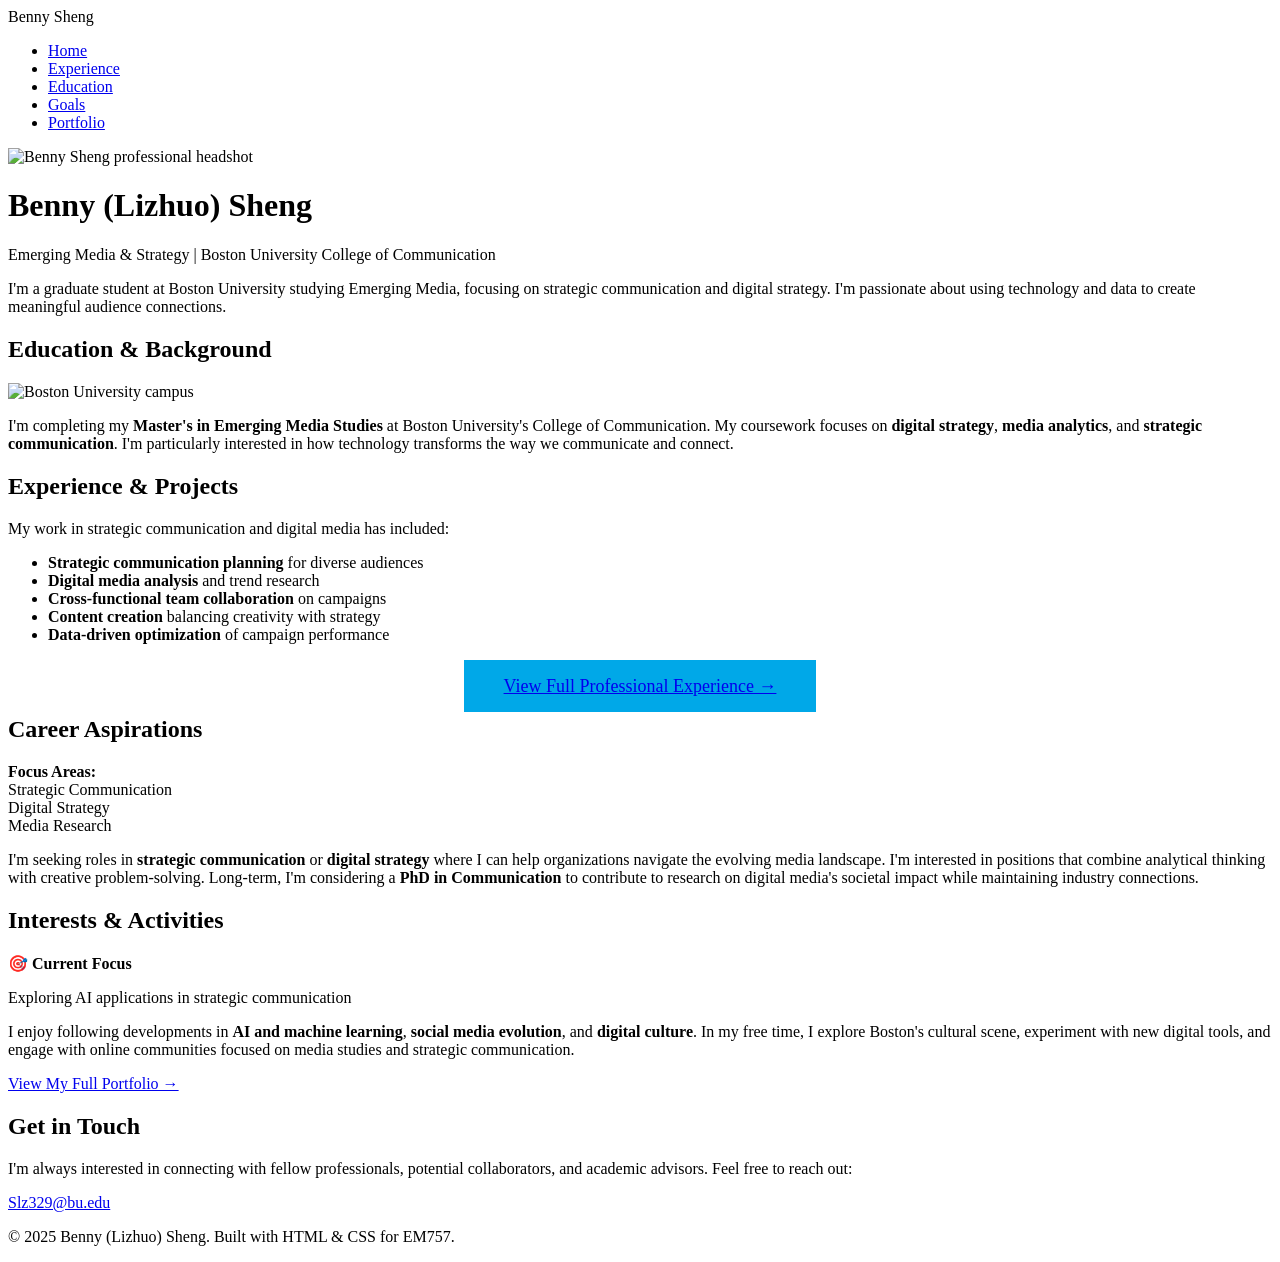
==== index.html @ 4b1c7425 "Create index.html" ====
<!DOCTYPE html>
<html lang="en">
<head>
    <meta charset="UTF-8">
    <meta name="viewport" content="width=device-width, initial-scale=1.0">
    <title>Benny Sheng | Emerging Media & Strategy | BU COM</title>
    <meta name="description" content="Personal portfolio of Benny (Lizhuo) Sheng, Boston University Emerging Media & Strategy student">
    <link rel="preconnect" href="https://fonts.googleapis.com">
    <link rel="preconnect" href="https://fonts.gstatic.com" crossorigin>
    <link href="https://fonts.googleapis.com/css2?family=Playfair+Display:wght@600;700;800&family=Lora:wght@400;500;600&display=swap" rel="stylesheet">
    <link rel="stylesheet" href="styles.css">
</head>
<body>
    <!-- Navigation Bar -->
    <nav id="navbar">
        <div class="nav-container">
            <div class="nav-logo">Benny Sheng</div>
            <ul class="nav-menu">
                <li><a href="index.html">Home</a></li>
                <li><a href="experience.html">Experience</a></li>
                <li><a href="#education">Education</a></li>
                <li><a href="#goals">Goals</a></li>
                <li><a href="#portfolio-cta">Portfolio</a></li>
            </ul>
        </div>
    </nav>

    <!-- Header / Hero Section -->
    <header id="hero">
        <div class="container">
            <img src="./assets/profile.jpeg" alt="Benny Sheng professional headshot" class="profile-img">
            <h1>Benny (Lizhuo) Sheng</h1>
            <p class="tagline">Emerging Media & Strategy | Boston University College of Communication</p>
            
            <p class="intro">
                I'm a graduate student at Boston University studying Emerging Media, focusing on strategic communication and digital strategy. I'm passionate about using technology and data to create meaningful audience connections.
            </p>
        </div>
    </header>

    <!-- Main Content -->
    <main class="container">
        
        <!-- About / Education Section -->
        <section id="education">
            <h2>Education & Background</h2>
            <img src="./assets/campus.jpeg" alt="Boston University campus" class="campus-img">
            <p>
                I'm completing my <strong>Master's in Emerging Media Studies</strong> at Boston University's College of Communication. My coursework focuses on <strong>digital strategy</strong>, <strong>media analytics</strong>, and <strong>strategic communication</strong>. I'm particularly interested in how technology transforms the way we communicate and connect.
            </p>
        </section>

        <!-- Experience Section -->
        <section id="experience">
            <h2>Experience & Projects</h2>
            <p>
                My work in strategic communication and digital media has included:
            </p>
            <ul class="skills-list">
                <li><strong>Strategic communication planning</strong> for diverse audiences</li>
                <li><strong>Digital media analysis</strong> and trend research</li>
                <li><strong>Cross-functional team collaboration</strong> on campaigns</li>
                <li><strong>Content creation</strong> balancing creativity with strategy</li>
                <li><strong>Data-driven optimization</strong> of campaign performance</li>
            </ul>
            <div style="text-align: center; margin-top: 2rem;">
                <a href="experience.html" class="btn-primary" style="font-size: 1.125rem; padding: 1rem 2.5rem; background-color: #00a8e8;">
                    View Full Professional Experience →
                </a>
            </div>
        </section>

        <!-- Career Goals Section -->
        <section id="goals">
            <h2>Career Aspirations</h2>
            <div class="highlight-box">
                <strong>Focus Areas:</strong><br>
                Strategic Communication<br>
                Digital Strategy<br>
                Media Research
            </div>
            <p>
                I'm seeking roles in <strong>strategic communication</strong> or <strong>digital strategy</strong> where I can help organizations navigate the evolving media landscape. I'm interested in positions that combine analytical thinking with creative problem-solving. Long-term, I'm considering a <strong>PhD in Communication</strong> to contribute to research on digital media's societal impact while maintaining industry connections.
            </p>
        </section>

        <!-- Interests Section -->
        <section id="interests">
            <h2>Interests & Activities</h2>
            <div class="info-card">
                <strong>🎯 Current Focus</strong>
                <p>Exploring AI applications in strategic communication</p>
            </div>
            <p>
                I enjoy following developments in <strong>AI and machine learning</strong>, <strong>social media evolution</strong>, and <strong>digital culture</strong>. In my free time, I explore Boston's cultural scene, experiment with new digital tools, and engage with online communities focused on media studies and strategic communication.
            </p>
        </section>

        <!-- Portfolio Link CTA -->
        <section id="portfolio-cta">
            <a href="https://slz329.wixsite.com/benny-sheng-strategi" 
               target="_blank" 
               rel="noopener noreferrer" 
               class="btn-primary">
                View My Full Portfolio →
            </a>
        </section>

    </main>

    <!-- Footer / Contact -->
    <footer>
        <div class="container">
            <h2>Get in Touch</h2>
            <p>
                I'm always interested in connecting with fellow professionals, potential collaborators, and academic advisors. Feel free to reach out:
            </p>
            <p class="contact-email">
                <a href="mailto:Slz329@bu.edu">Slz329@bu.edu</a>
            </p>
            <p class="footer-note">© 2025 Benny (Lizhuo) Sheng. Built with HTML & CSS for EM757.</p>
        </div>
    </footer>

</body>
</html>
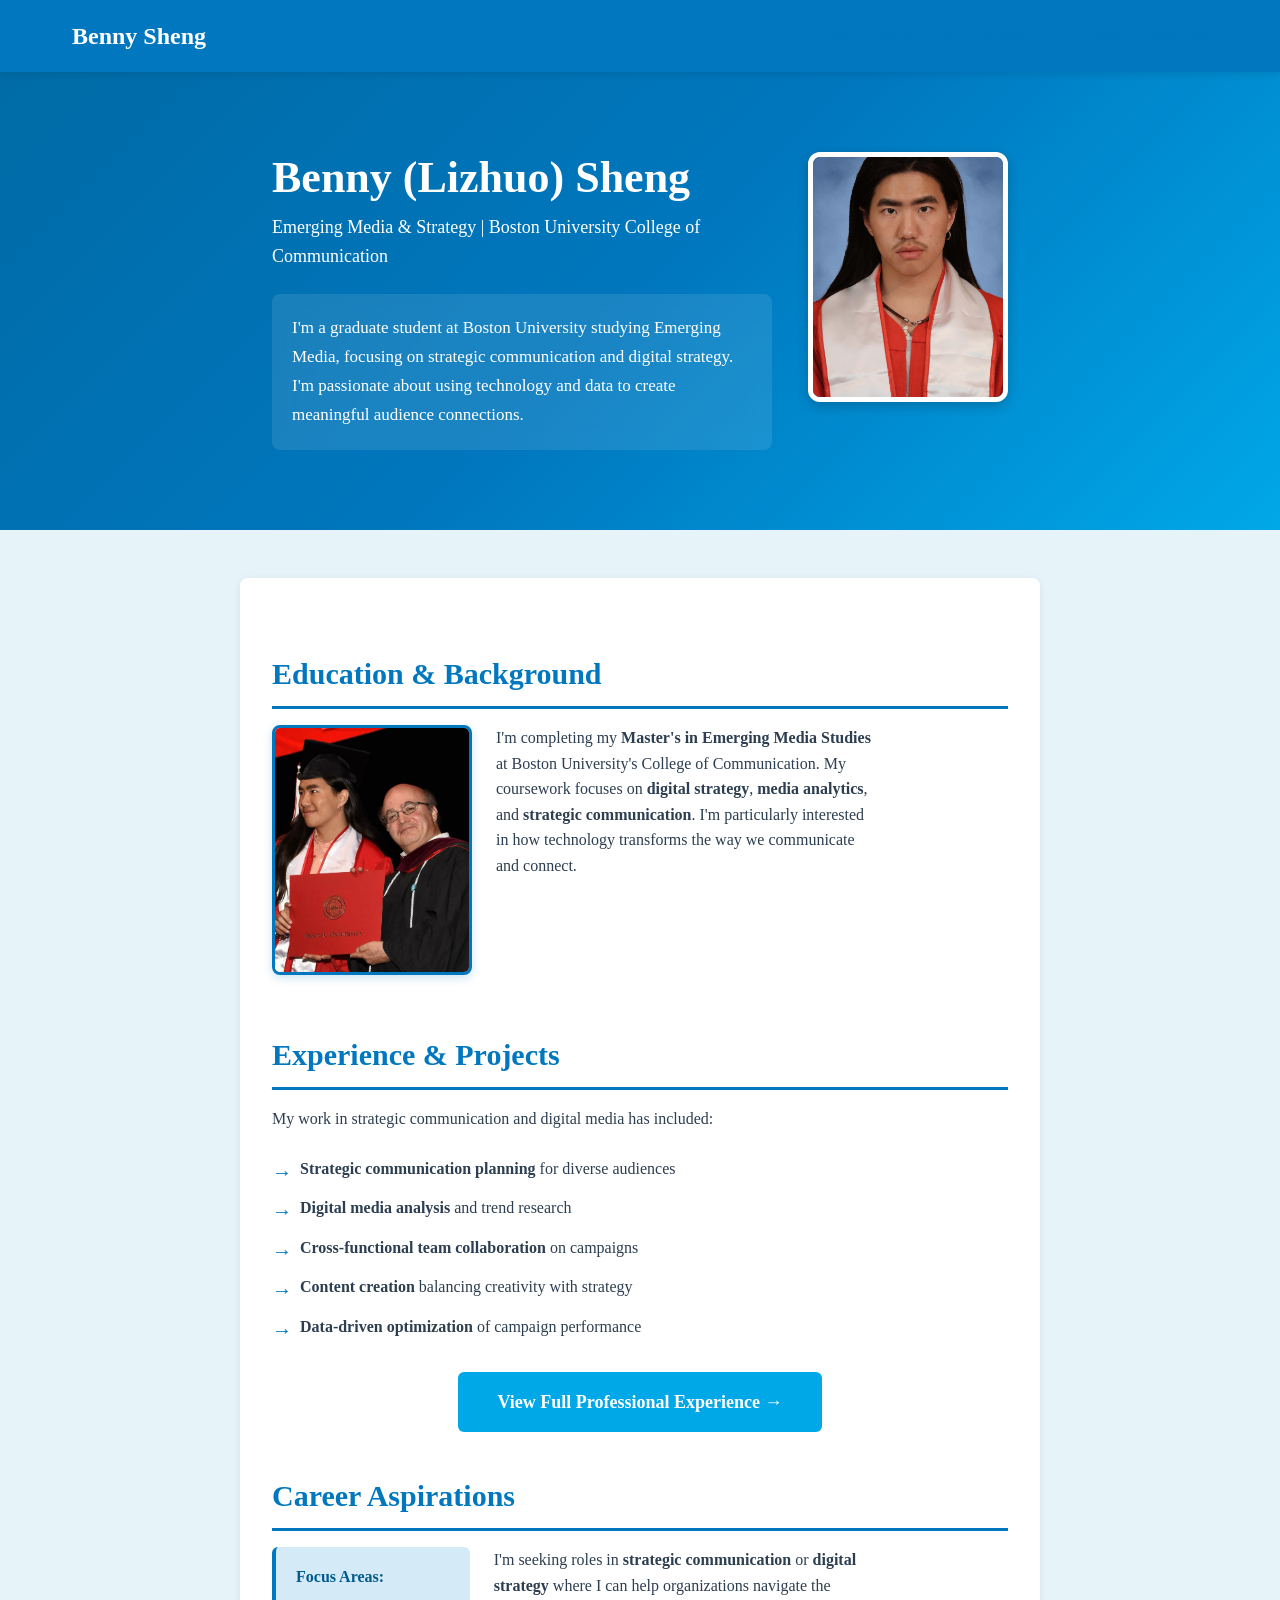
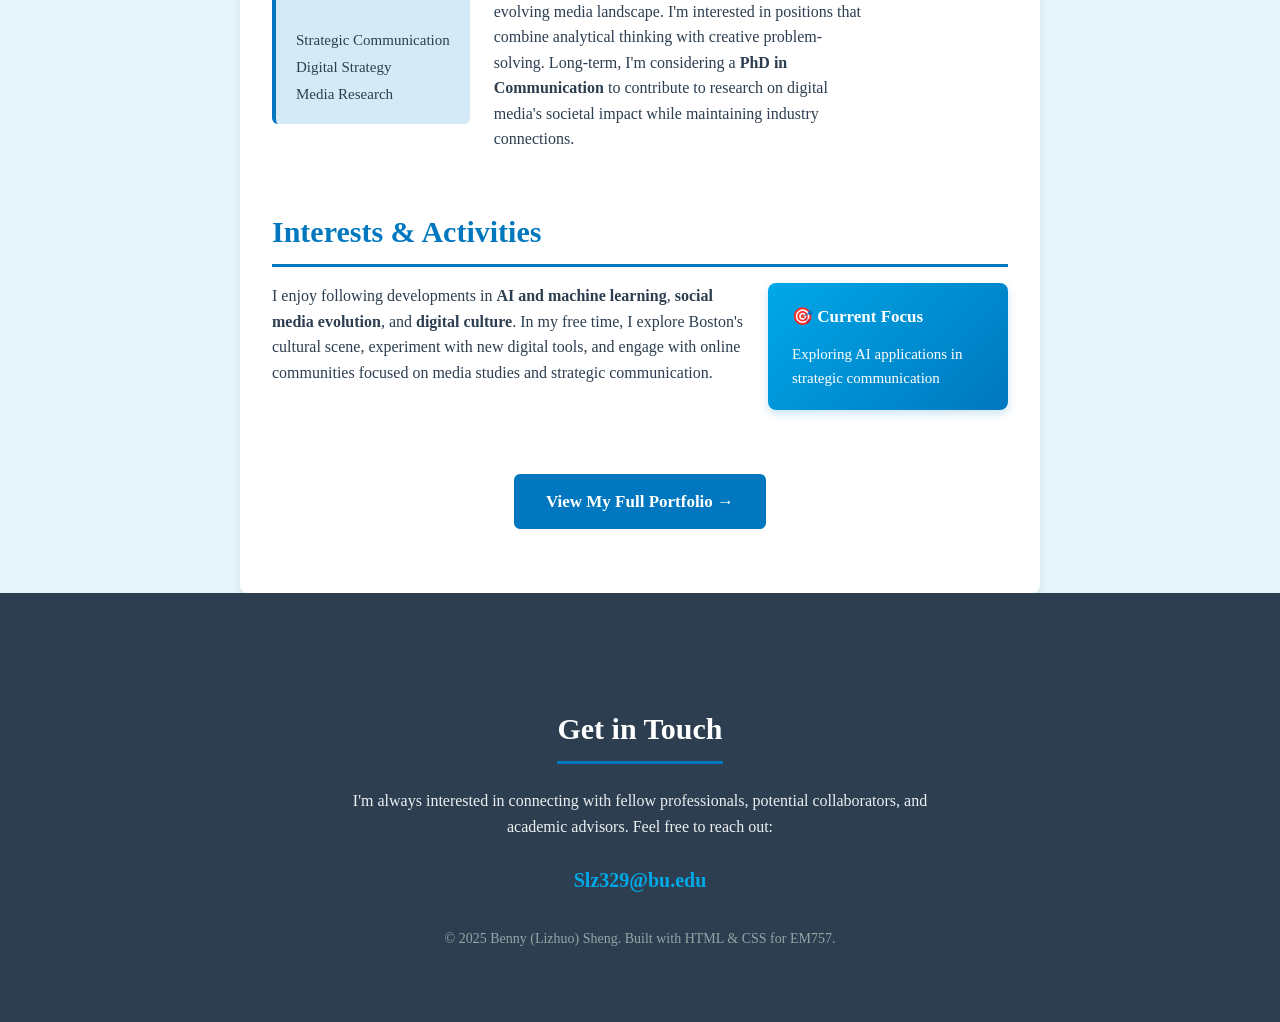
==== commit 7829c112: "Temp Attempt" ====
--- a/index.html
+++ b/index.html
@@ -8,7 +8,7 @@
     <link rel="preconnect" href="https://fonts.googleapis.com">
     <link rel="preconnect" href="https://fonts.gstatic.com" crossorigin>
     <link href="https://fonts.googleapis.com/css2?family=Playfair+Display:wght@600;700;800&family=Lora:wght@400;500;600&display=swap" rel="stylesheet">
-    <link rel="stylesheet" href="styles.css">
+    <link rel="stylesheet" href="./style.css">
 </head>
 <body>
     <!-- Navigation Bar -->
@@ -28,7 +28,7 @@
     <!-- Header / Hero Section -->
     <header id="hero">
         <div class="container">
-            <img src="./assets/profile.jpeg" alt="Benny Sheng professional headshot" class="profile-img">
+            <img src="./profile.jpeg" alt="Benny Sheng professional headshot" class="profile-img">
             <h1>Benny (Lizhuo) Sheng</h1>
             <p class="tagline">Emerging Media & Strategy | Boston University College of Communication</p>
             
@@ -44,7 +44,7 @@
         <!-- About / Education Section -->
         <section id="education">
             <h2>Education & Background</h2>
-            <img src="./assets/campus.jpeg" alt="Boston University campus" class="campus-img">
+            <img src="./campus.jpeg" alt="Boston University campus" class="campus-img">
             <p>
                 I'm completing my <strong>Master's in Emerging Media Studies</strong> at Boston University's College of Communication. My coursework focuses on <strong>digital strategy</strong>, <strong>media analytics</strong>, and <strong>strategic communication</strong>. I'm particularly interested in how technology transforms the way we communicate and connect.
             </p>
--- a/style.css
+++ b/style.css
@@ -0,0 +1,513 @@
+/* ===========================
+   CSS RESET & BASE STYLES
+   =========================== */
+
+* {
+    margin: 0;
+    padding: 0;
+    box-sizing: border-box;
+}
+
+html {
+    font-size: 16px;
+    scroll-behavior: smooth;
+}
+
+body {
+    font-family: "Lora", Georgia, "Times New Roman", serif;
+    line-height: 1.6;
+    color: #2c3e50;
+    background-color: #e6f3f9;
+}
+
+/* ===========================
+   NAVIGATION BAR (Float Elements)
+   =========================== */
+
+#navbar {
+    background-color: #0077be;
+    padding: 1rem 0;
+    position: sticky;
+    top: 0;
+    z-index: 1000;
+    box-shadow: 0 2px 8px rgba(0, 0, 0, 0.1);
+}
+
+.nav-container {
+    max-width: 1200px;
+    margin: 0 auto;
+    padding: 0 2rem;
+}
+
+.nav-logo {
+    float: left;
+    color: #ffffff;
+    font-family: "Playfair Display", Georgia, serif;
+    font-size: 1.5rem;
+    font-weight: 700;
+    line-height: 2.5rem;
+}
+
+.nav-menu {
+    float: right;
+    list-style: none;
+    margin: 0;
+    padding: 0;
+}
+
+.nav-menu li {
+    float: left;
+    margin-left: 2rem;
+}
+
+.nav-menu a {
+    color: #ffffff;
+    text-decoration: none;
+    font-weight: 500;
+    font-size: 1rem;
+    line-height: 2.5rem;
+    transition: color 0.3s ease;
+}
+
+.nav-menu a:hover {
+    color: #ffeb3b;
+    text-decoration: none;
+}
+
+/* Clear floats in nav */
+.nav-container::after {
+    content: "";
+    display: table;
+    clear: both;
+}
+
+/* ===========================
+   TYPOGRAPHY
+   =========================== */
+
+h1 {
+    font-family: "Playfair Display", Georgia, serif;
+    font-size: clamp(2rem, 5vw, 2.75rem);
+    font-weight: 700;
+    color: #1a252f;
+    margin-bottom: 0.5rem;
+    line-height: 1.2;
+}
+
+h2 {
+    font-family: "Playfair Display", Georgia, serif;
+    font-size: clamp(1.5rem, 3vw, 1.875rem);
+    font-weight: 600;
+    color: #0077be;
+    margin-bottom: 1rem;
+    margin-top: 2.5rem;
+    border-bottom: 3px solid #0077be;
+    padding-bottom: 0.5rem;
+}
+
+h3 {
+    font-family: "Playfair Display", Georgia, serif;
+    color: #0077be;
+    font-size: 1.125rem;
+    margin-bottom: 1rem;
+}
+
+p {
+    font-family: "Lora", Georgia, "Times New Roman", serif;
+    font-size: 1rem;
+    margin-bottom: 1rem;
+    max-width: 75ch;
+}
+
+.tagline {
+    font-size: 1.125rem;
+    color: #5a6c7d;
+    font-weight: 500;
+    margin-bottom: 1.5rem;
+}
+
+.intro {
+    font-size: 1.0625rem;
+    line-height: 1.7;
+    color: #34495e;
+    float: left;
+    max-width: 500px;
+    background-color: rgba(255, 255, 255, 0.1);
+    padding: 1.25rem;
+    border-radius: 8px;
+    backdrop-filter: blur(10px);
+}
+
+strong {
+    font-weight: 600;
+    color: #2c3e50;
+}
+
+/* ===========================
+   LINK STYLES (all 4 states)
+   =========================== */
+
+a:link {
+    color: #0077be;
+    text-decoration: none;
+    transition: color 0.2s ease;
+}
+
+a:visited {
+    color: #005a8c;
+}
+
+a:hover {
+    color: #00a8e8;
+    text-decoration: underline;
+}
+
+a:active {
+    color: #004d73;
+}
+
+/* ===========================
+   LAYOUT & STRUCTURE
+   =========================== */
+
+.container {
+    max-width: 800px;
+    margin: 0 auto;
+    padding: 2rem clamp(1rem, 5%, 2rem);
+}
+
+/* Hero Section (uses #id selector) */
+#hero {
+    background: linear-gradient(135deg, #006ba6 0%, #0077be 50%, #00a8e8 100%);
+    color: #ffffff;
+    padding: 3rem 0 4rem;
+    margin-bottom: 3rem;
+}
+
+#hero h1,
+#hero .tagline,
+#hero .intro {
+    color: #ffffff;
+}
+
+/* Profile Image (uses .class selector with float) - 4:5 ratio */
+.profile-img {
+    width: 200px;
+    height: 250px;
+    border-radius: 12px;
+    object-fit: cover;
+    border: 5px solid #ffffff;
+    box-shadow: 0 4px 12px rgba(0, 0, 0, 0.2);
+    float: right;
+    margin: 0 0 1.5rem 1.5rem;
+}
+
+/* Campus Image (Fifth Float) - 4:5 ratio */
+.campus-img {
+    width: 200px;
+    height: 250px;
+    border-radius: 8px;
+    object-fit: cover;
+    border: 3px solid #0077be;
+    box-shadow: 0 3px 10px rgba(0, 119, 190, 0.2);
+    float: left;
+    margin: 0 1.5rem 1rem 0;
+}
+
+/* Clear float for proper flow */
+#hero::after {
+    content: "";
+    display: table;
+    clear: both;
+}
+
+/* Main Content Sections */
+main {
+    background-color: #ffffff;
+    border-radius: 8px;
+    padding: 2.5rem clamp(1.5rem, 5%, 2.5rem);
+    box-shadow: 0 2px 8px rgba(0, 0, 0, 0.08);
+    margin-bottom: 2rem;
+}
+
+section {
+    margin-bottom: 2rem;
+}
+
+/* ===========================
+   SKILLS LIST
+   =========================== */
+
+.skills-list {
+    list-style: none;
+    margin: 1.5rem 0;
+    padding-left: 0;
+}
+
+.skills-list li {
+    padding-left: 1.75rem;
+    margin-bottom: 0.875rem;
+    position: relative;
+    line-height: 1.6;
+}
+
+.skills-list li::before {
+    content: "→";
+    position: absolute;
+    left: 0;
+    color: #0077be;
+    font-weight: bold;
+    font-size: 1.25rem;
+}
+
+/* ===========================
+   HIGHLIGHT BOX (Float)
+   =========================== */
+
+.highlight-box {
+    float: left;
+    background-color: #d4ebf7;
+    border-left: 4px solid #0077be;
+    padding: 1rem 1.25rem;
+    margin: 0 1.5rem 1rem 0;
+    border-radius: 6px;
+    font-size: 0.9375rem;
+    line-height: 1.8;
+    min-width: 180px;
+    max-width: 220px;
+}
+
+.highlight-box strong {
+    color: #005a8c;
+    display: block;
+    margin-bottom: 0.5rem;
+    font-size: 1rem;
+}
+
+/* ===========================
+   INFO CARD (Float)
+   =========================== */
+
+.info-card {
+    float: right;
+    background: linear-gradient(135deg, #00a8e8 0%, #0077be 100%);
+    color: #ffffff;
+    padding: 1.25rem 1.5rem;
+    margin: 0 0 1rem 1.5rem;
+    border-radius: 8px;
+    box-shadow: 0 4px 10px rgba(0, 119, 190, 0.2);
+    min-width: 200px;
+    max-width: 240px;
+}
+
+.info-card strong {
+    color: #ffffff;
+    display: block;
+    margin-bottom: 0.75rem;
+    font-size: 1.0625rem;
+    font-family: "Playfair Display", Georgia, serif;
+}
+
+.info-card p {
+    margin: 0;
+    font-size: 0.9375rem;
+    line-height: 1.6;
+    color: #ffffff;
+}
+
+/* Clear floats after sections */
+section::after {
+    content: "";
+    display: table;
+    clear: both;
+}
+
+/* ===========================
+   CALL-TO-ACTION BUTTON
+   =========================== */
+
+#portfolio-cta {
+    text-align: center;
+    margin-top: 3rem;
+}
+
+.btn-primary {
+    display: inline-block;
+    background-color: #0077be;
+    color: #ffffff !important;
+    padding: 0.875rem 2rem;
+    border-radius: 6px;
+    font-weight: 600;
+    font-size: 1.0625rem;
+    transition: background-color 0.3s ease, transform 0.2s ease;
+    text-decoration: none;
+}
+
+.btn-primary:hover {
+    background-color: #005a8c;
+    transform: translateY(-2px);
+    text-decoration: none;
+}
+
+.btn-primary:active {
+    background-color: #004d73;
+    transform: translateY(0);
+}
+
+/* ===========================
+   FOOTER / CONTACT
+   =========================== */
+
+footer {
+    background-color: #2c3e50;
+    color: #ecf0f1;
+    padding: 2.5rem 0 2rem;
+    text-align: center;
+}
+
+footer .container {
+    text-align: center;
+}
+
+footer h2 {
+    color: #ffffff;
+    border-bottom: 3px solid #0077be;
+    display: inline-block;
+    margin-bottom: 1rem;
+    text-align: center;
+}
+
+footer p {
+    margin: 0.5rem auto;
+    max-width: 600px;
+    text-align: center;
+}
+
+.contact-email {
+    font-size: 1.25rem;
+    margin: 1.5rem auto;
+    text-align: center;
+    display: block;
+}
+
+.contact-email a {
+    color: #00a8e8;
+    font-weight: 600;
+}
+
+.contact-email a:hover {
+    color: #5dccff;
+}
+
+.footer-note {
+    font-size: 0.875rem;
+    color: #95a5a6;
+    margin-top: 2rem;
+    text-align: center;
+}
+
+/* ===========================
+   FOCUS STYLES (Accessibility)
+   =========================== */
+
+a:focus,
+.btn-primary:focus {
+    outline: 3px solid #0077be;
+    outline-offset: 3px;
+}
+
+/* ===========================
+   EXPERIENCE PAGE STYLES
+   =========================== */
+
+.experience-item {
+    background-color: #ffffff;
+    border-left: 4px solid #0077be;
+    padding: 2rem;
+    margin-bottom: 2rem;
+    border-radius: 8px;
+    box-shadow: 0 2px 8px rgba(0, 119, 190, 0.1);
+}
+
+.exp-header h2 {
+    margin-top: 0;
+    color: #0077be;
+    font-size: 1.5rem;
+    border-bottom: none;
+    padding-bottom: 0;
+}
+
+.company {
+    display: block;
+    font-size: 1.125rem;
+    font-weight: 600;
+    color: #2c3e50;
+    margin-top: 0.5rem;
+}
+
+.duration {
+    display: inline-block;
+    font-size: 0.9375rem;
+    color: #5a6c7d;
+    margin-top: 0.5rem;
+    font-style: italic;
+}
+
+.location {
+    display: inline-block;
+    font-size: 0.9375rem;
+    color: #5a6c7d;
+    margin-left: 1rem;
+}
+
+.exp-description {
+    margin-top: 1rem;
+}
+
+.exp-description p {
+    margin-bottom: 1rem;
+}
+
+.achievements {
+    list-style: none;
+    margin: 1rem 0;
+    padding-left: 0;
+}
+
+.achievements li {
+    padding-left: 1.75rem;
+    margin-bottom: 0.75rem;
+    position: relative;
+    line-height: 1.6;
+}
+
+.achievements li::before {
+    content: "✓";
+    position: absolute;
+    left: 0;
+    color: #0077be;
+    font-weight: bold;
+    font-size: 1.25rem;
+}
+
+/* Skills Grid */
+#skills-overview {
+    margin-top: 3rem;
+    background-color: #ffffff;
+    padding: 2.5rem;
+    border-radius: 8px;
+    box-shadow: 0 2px 8px rgba(0, 0, 0, 0.08);
+}
+
+.skills-grid {
+    display: grid;
+    grid-template-columns: repeat(auto-fit, minmax(250px, 1fr));
+    gap: 2rem;
+    margin-top: 2rem;
+}
+
+.skill-category {
+    background-color: #e6f3f9;
+    padding: 1.5rem;
+    border-radius: 8px;
+    border-top: 3px solid #
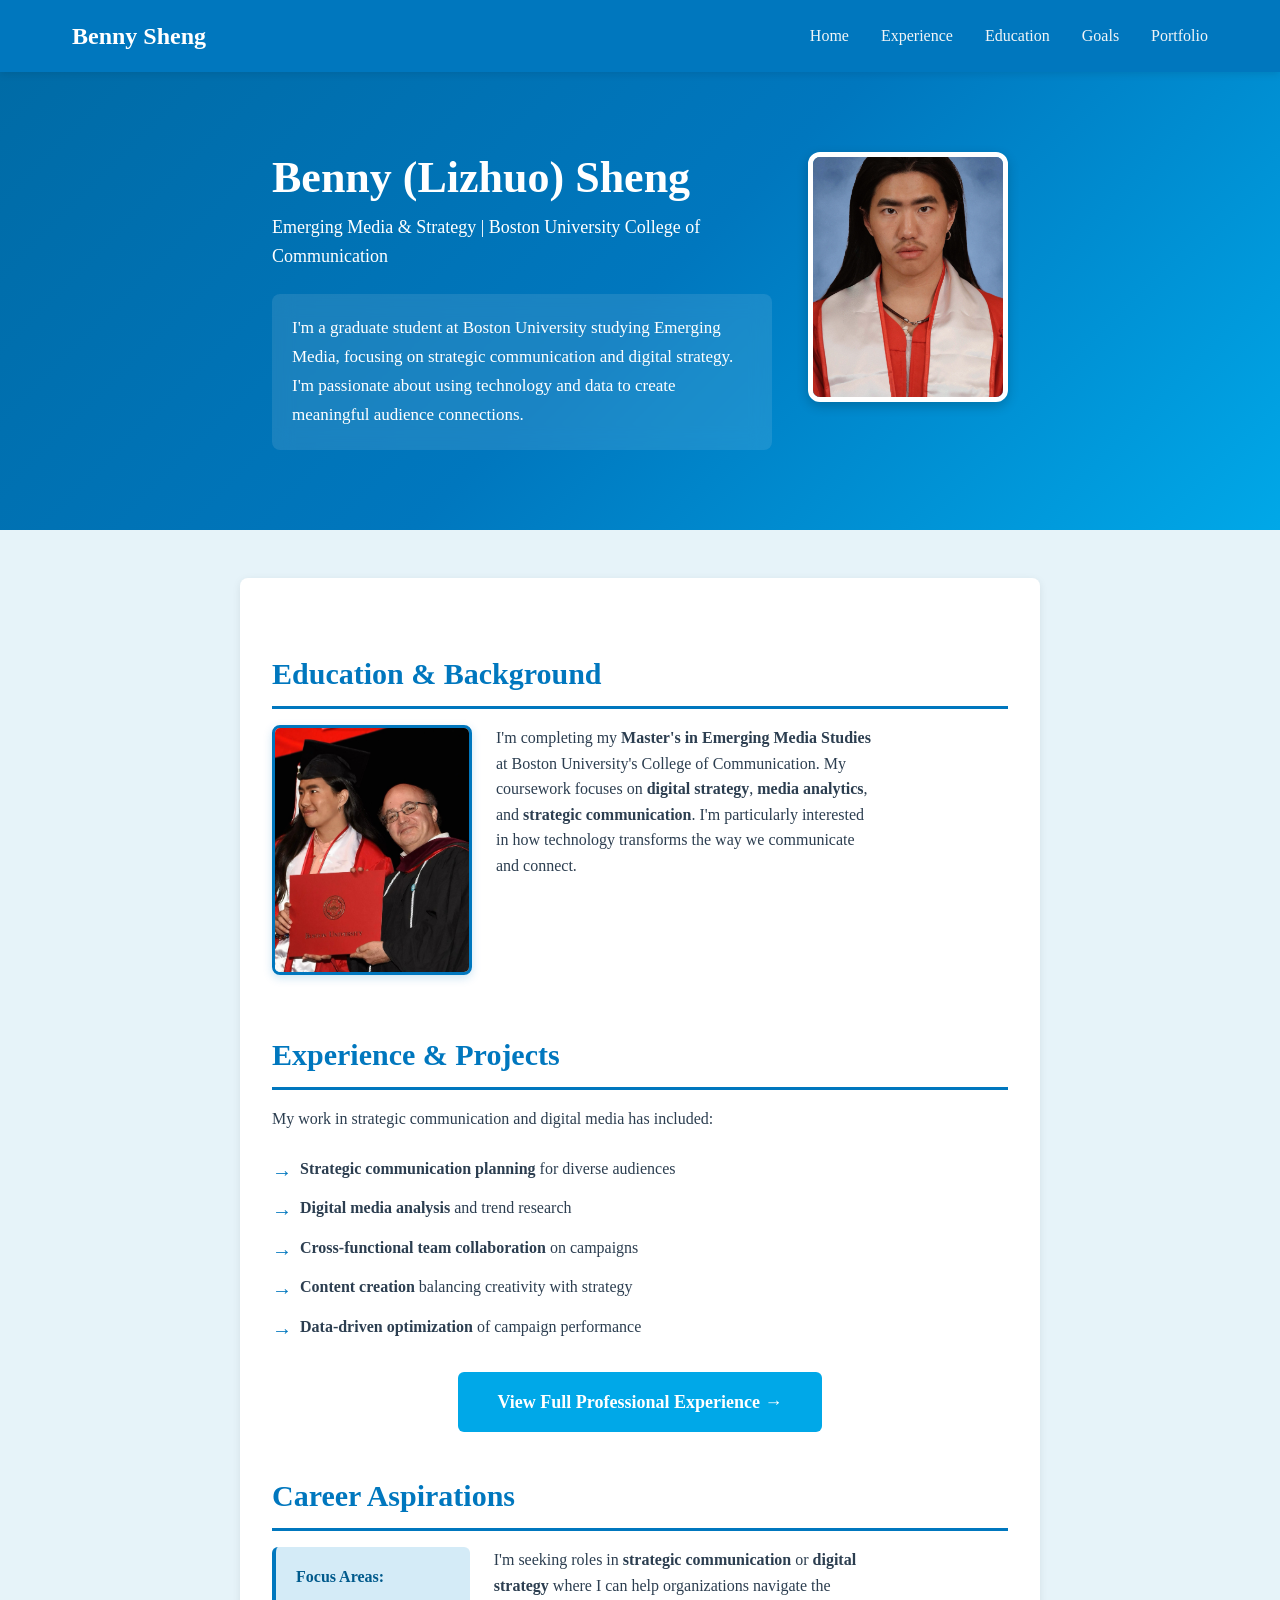
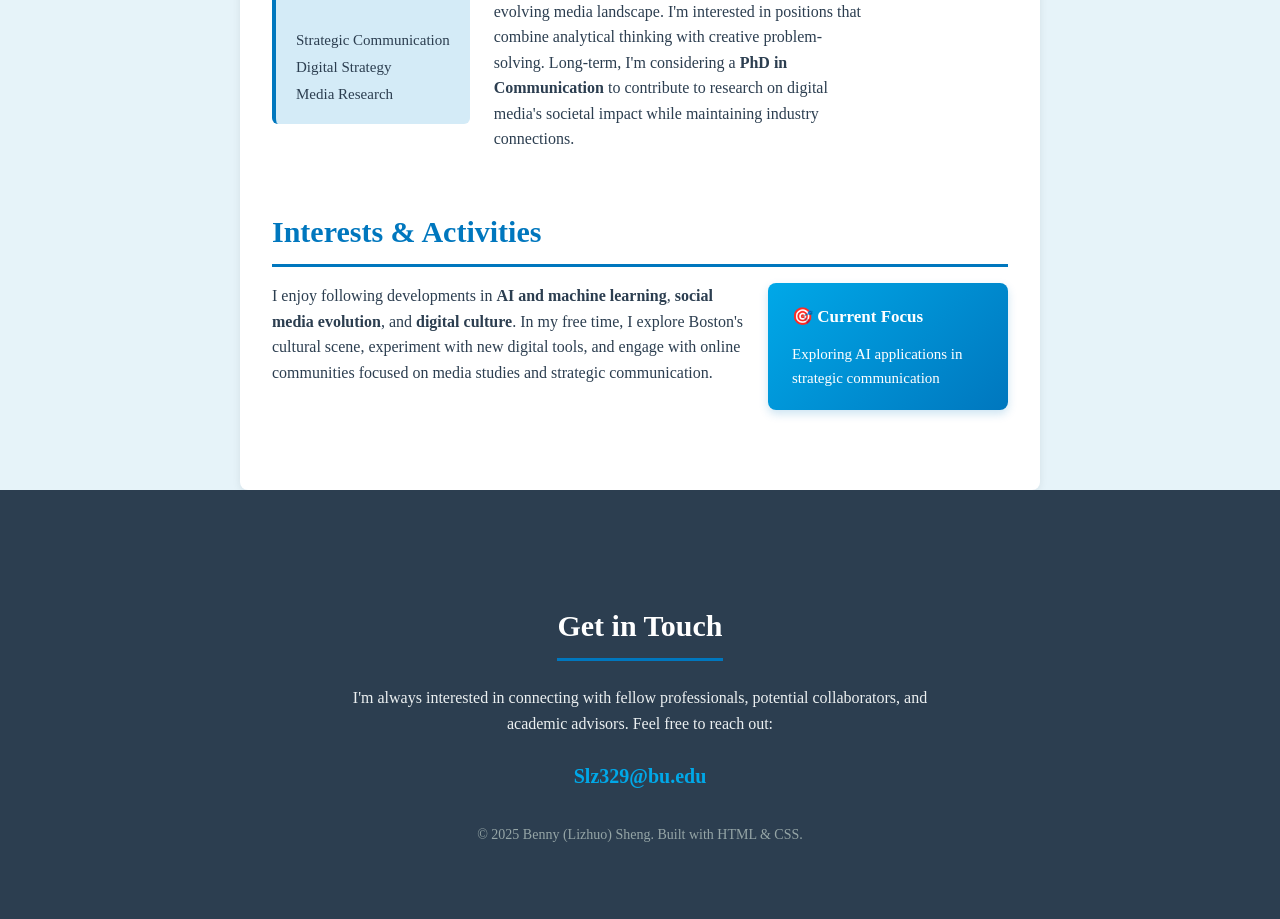
==== commit 72fc32e7: "Removed Funcs Removed: -Full Portfolio Button  Changed: -Updated Footer" ====
--- a/index.html
+++ b/index.html
@@ -96,15 +96,7 @@
             </p>
         </section>
 
-        <!-- Portfolio Link CTA -->
-        <section id="portfolio-cta">
-            <a href="https://slz329.wixsite.com/benny-sheng-strategi" 
-               target="_blank" 
-               rel="noopener noreferrer" 
-               class="btn-primary">
-                View My Full Portfolio →
-            </a>
-        </section>
+        
 
     </main>
 
@@ -118,7 +110,7 @@
             <p class="contact-email">
                 <a href="mailto:Slz329@bu.edu">Slz329@bu.edu</a>
             </p>
-            <p class="footer-note">© 2025 Benny (Lizhuo) Sheng. Built with HTML & CSS for EM757.</p>
+            <p class="footer-note">© 2025 Benny (Lizhuo) Sheng. Built with HTML & CSS.</p>
         </div>
     </footer>
 
--- a/style.css
+++ b/style.css
@@ -148,13 +148,13 @@
    =========================== */
 
 a:link {
-    color: #0077be;
+    color: #f1f5f7;
     text-decoration: none;
     transition: color 0.2s ease;
 }
 
 a:visited {
-    color: #005a8c;
+    color: #f1f5f7;
 }
 
 a:hover {
@@ -163,7 +163,7 @@
 }
 
 a:active {
-    color: #004d73;
+    color: #f1f5f7;
 }
 
 /* ===========================
